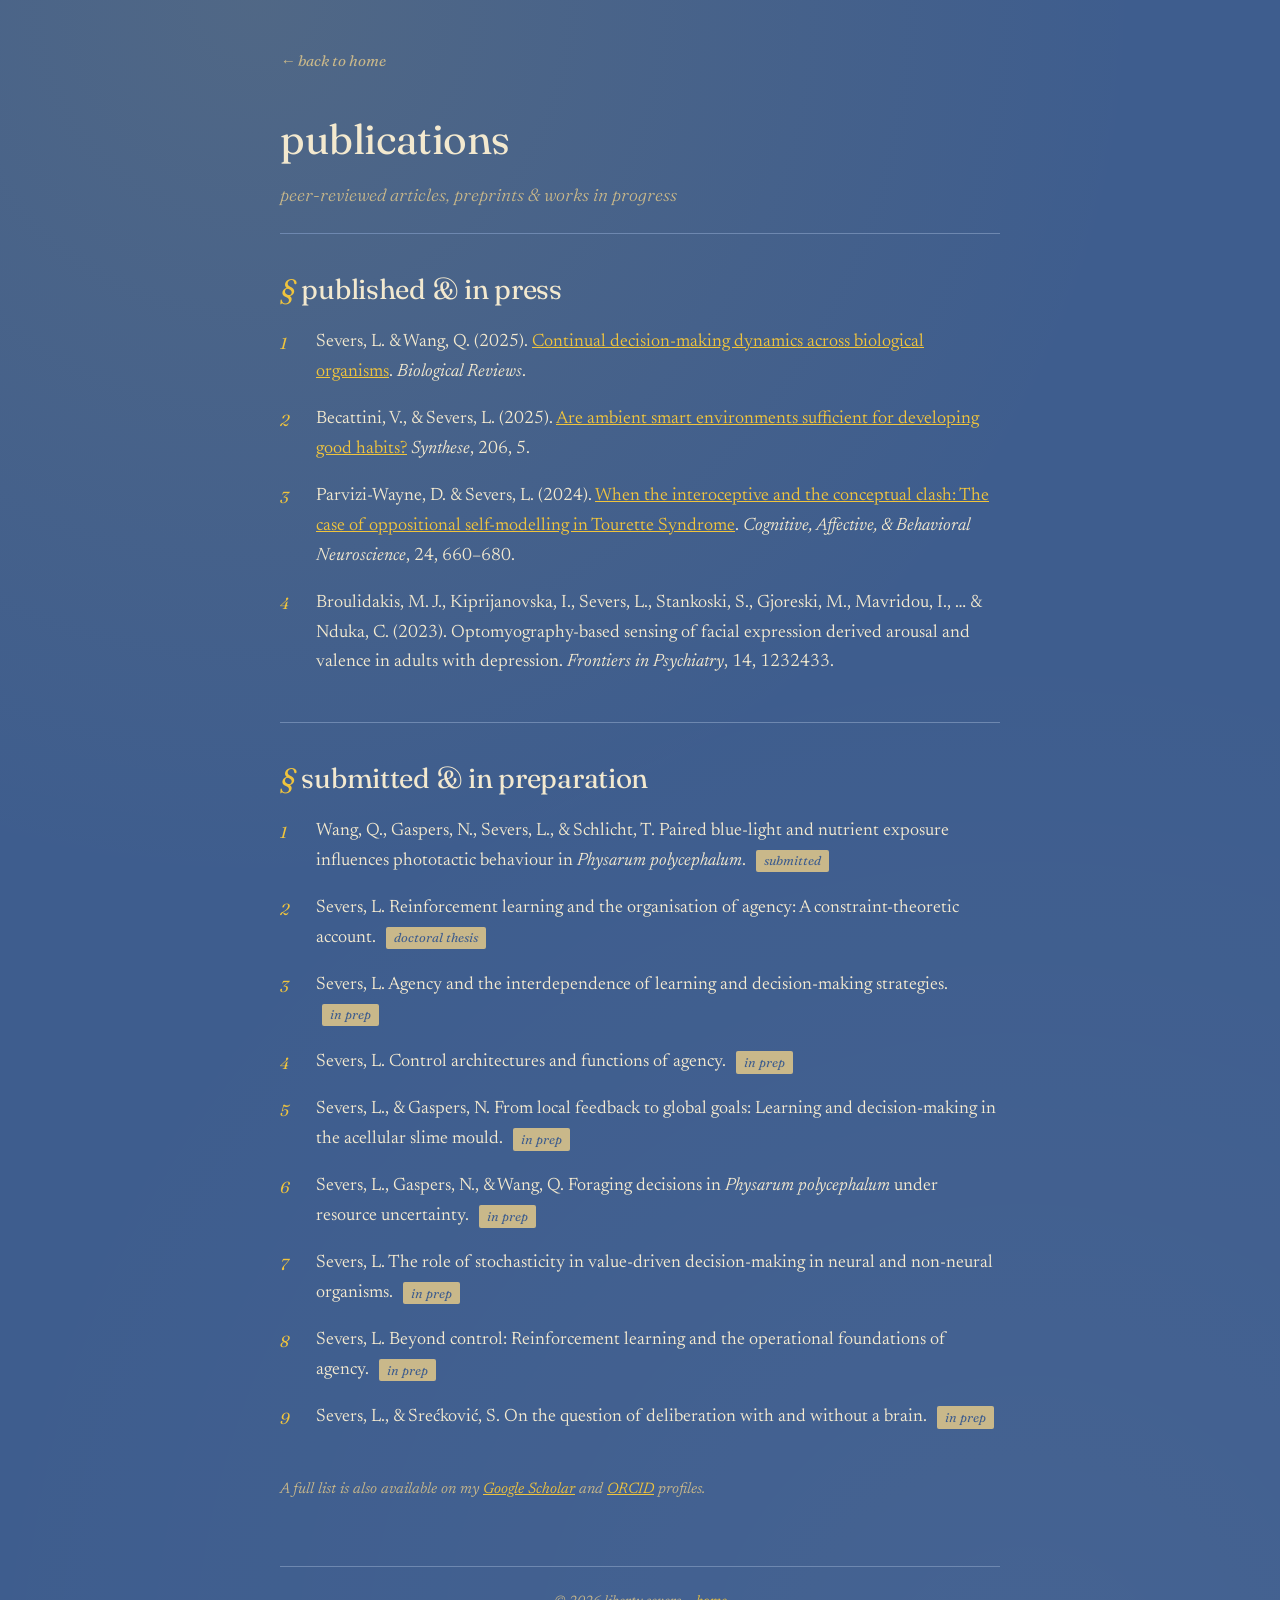
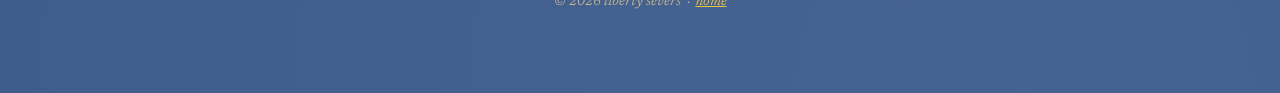
==== publications.html @ 53c40cba "Add files via upload" ====
<!DOCTYPE html>
<html lang="en">
<head>
  <meta charset="UTF-8" />
  <meta name="viewport" content="width=device-width, initial-scale=1" />
  <title>publications | liberty severs</title>
  <meta name="description" content="Publications, preprints, and works in progress by Liberty Severs." />

  <link rel="preconnect" href="https://fonts.googleapis.com">
  <link rel="preconnect" href="https://fonts.gstatic.com" crossorigin>
  <link href="https://fonts.googleapis.com/css2?family=Fraunces:ital,opsz,wght@0,9..144,300..700;1,9..144,300..700&family=Newsreader:ital,opsz,wght@0,6..72,300..600;1,6..72,300..600&display=swap" rel="stylesheet">
  <link rel="stylesheet" href="style.css">
</head>

<body>
  <div class="wrap">

    <a href="index.html" class="backlink">back to home</a>

    <h1 class="pagetitle">publications</h1>
    <div class="pagetitle-sub">peer-reviewed articles, preprints &amp; works in progress</div>

    <!-- ─────── PUBLISHED ─────── -->
    <section>
      <h2>published &amp; in press</h2>
      <ol class="pubs">
        <li>
          Severs, L. &amp; Wang, Q. (2025). <a href="https://onlinelibrary.wiley.com/doi/full/10.1002/brv.70115">Continual decision-making dynamics across biological organisms</a>. <em>Biological Reviews</em>.
        </li>
        <li>
          Becattini, V., &amp; Severs, L. (2025). <a href="https://link.springer.com/article/10.1007/s11229-025-05060-0">Are ambient smart environments sufficient for developing good habits?</a> <em>Synthese</em>, 206, 5.
        </li>
        <li>
          Parvizi-Wayne, D. &amp; Severs, L. (2024). <a href="https://link.springer.com/article/10.3758/s13415-024-01189-6">When the interoceptive and the conceptual clash: The case of oppositional self-modelling in Tourette Syndrome</a>. <em>Cognitive, Affective, &amp; Behavioral Neuroscience</em>, 24, 660–680.
        </li>
        <li>
          Broulidakis, M. J., Kiprijanovska, I., Severs, L., Stankoski, S., Gjoreski, M., Mavridou, I., … &amp; Nduka, C. (2023). Optomyography-based sensing of facial expression derived arousal and valence in adults with depression. <em>Frontiers in Psychiatry</em>, 14, 1232433.
        </li>
      </ol>
    </section>

    <hr />

    <!-- ─────── UNDER REVIEW / PREPRINT ─────── -->
    <section>
      <h2>submitted &amp; in preparation</h2>
      <ol class="pubs">
        <li>
          Wang, Q., Gaspers, N., Severs, L., &amp; Schlicht, T. Paired blue-light and nutrient exposure influences phototactic behaviour in <em>Physarum polycephalum</em>. <span class="pub-status">submitted</span>
        </li>
        <li>
          Severs, L. Reinforcement learning and the organisation of agency: A constraint-theoretic account. <span class="pub-status">doctoral thesis</span>
        </li>
        <li>
          Severs, L. Agency and the interdependence of learning and decision-making strategies. <span class="pub-status">in prep</span>
        </li>
        <li>
          Severs, L. Control architectures and functions of agency. <span class="pub-status">in prep</span>
        </li>
        <li>
          Severs, L., &amp; Gaspers, N. From local feedback to global goals: Learning and decision-making in the acellular slime mould. <span class="pub-status">in prep</span>
        </li>
        <li>
          Severs, L., Gaspers, N., &amp; Wang, Q. Foraging decisions in <em>Physarum polycephalum</em> under resource uncertainty. <span class="pub-status">in prep</span>
        </li>
        <li>
          Severs, L. The role of stochasticity in value-driven decision-making in neural and non-neural organisms. <span class="pub-status">in prep</span>
        </li>
        <li>
          Severs, L. Beyond control: Reinforcement learning and the operational foundations of agency. <span class="pub-status">in prep</span>
        </li>
        <li>
          Severs, L., &amp; Srećković, S. On the question of deliberation with and without a brain. <span class="pub-status">in prep</span>
        </li>
      </ol>
    </section>

    <p style="font-size:0.95rem; color:var(--ink-soft); font-style:italic;">
      A full list is also available on my <a href="https://scholar.google.com/citations?user=iL5Z-ScAAAAJ&amp;hl=en">Google Scholar</a> and <a href="https://orcid.org/0000-0001-7961-6526">ORCID</a> profiles.
    </p>

    <footer>
      © <span id="year"></span> liberty severs &nbsp;·&nbsp; <a href="index.html">home</a>
    </footer>
  </div>

  <script>
    document.getElementById("year").textContent = new Date().getFullYear();
  </script>
</body>
</html>
---- style.css ----
:root {
  /* Cornflower blue & marigold — vintage French postcard */
  --bg:         #3e5d8e;
  --bg-soft:    #4d6ea0;
  --ink:        #f3e9cf;
  --ink-soft:   #c9b88a;
  --rule:       #6e88b0;
  --accent:     #f0c43d;
  --accent-soft:#d4a832;
  --gold:       #e8b224;
  --serif-display: "Fraunces", Georgia, serif;
  --serif-body:    "Newsreader", Georgia, serif;
}

* { box-sizing: border-box; margin: 0; padding: 0; }

html { scroll-behavior: smooth; }

body {
  background: var(--bg);
  color: var(--ink);
  font-family: var(--serif-body);
  font-size: 18px;
  line-height: 1.65;
  font-weight: 380;
  -webkit-font-smoothing: antialiased;
  padding: 3rem 1.5rem 5rem;
  background-image:
    radial-gradient(circle at 20% 0%, rgba(240, 196, 61, 0.10), transparent 45%),
    radial-gradient(circle at 80% 100%, rgba(255, 255, 255, 0.04), transparent 55%);
}

.wrap {
  max-width: 720px;
  margin: 0 auto;
}

/* ── HEADER ─────────────────────────── */
header {
  display: grid;
  grid-template-columns: 140px 1fr;
  gap: 2rem;
  align-items: center;
  margin-bottom: 2.5rem;
}

.portrait {
  width: 140px;
  height: 140px;
  border-radius: 50%;
  overflow: hidden;
  background: var(--bg-soft);
  border: 1px solid var(--rule);
  display: flex;
  align-items: center;
  justify-content: center;
  font-family: var(--serif-display);
  font-style: italic;
  font-size: 3rem;
  color: var(--accent);
}
.portrait img {
  width: 100%; height: 100%; object-fit: cover; display: block;
}

.titleblock h1 {
  font-family: var(--serif-display);
  font-weight: 400;
  font-size: 2.4rem;
  line-height: 1.05;
  letter-spacing: -0.01em;
  margin-bottom: 0.35rem;
}
.titleblock h1 a {
  color: inherit; text-decoration: none;
  border-bottom: 1px solid transparent;
  transition: border-color .2s;
}
.titleblock h1 a:hover { border-bottom-color: var(--accent); }

.tagline {
  font-family: var(--serif-display);
  font-style: italic;
  font-weight: 300;
  font-size: 1.05rem;
  color: var(--ink-soft);
  margin-bottom: 0.6rem;
}

.meta {
  font-size: 0.95rem;
  color: var(--ink-soft);
}
.meta a {
  color: var(--accent);
  text-decoration: none;
  border-bottom: 1px dotted var(--accent-soft);
}
.meta a:hover { color: var(--ink); border-bottom-color: var(--ink); }
.meta .sep { color: var(--rule); margin: 0 0.5rem; }

/* ── SOCIAL ICONS ───────────────────── */
.socials {
  display: flex; flex-wrap: wrap; gap: 1rem;
  margin: 1.25rem 0 1.5rem;
}
.socials a {
  width: 28px; height: 28px;
  display: flex; align-items: center; justify-content: center;
  color: var(--ink-soft);
  transition: color .2s, transform .2s;
}
.socials a:hover { color: var(--accent); transform: translateY(-2px); }
.socials svg { width: 20px; height: 20px; }

/* ── NAV ────────────────────────────── */
nav.primary {
  padding: 0.85rem 0;
  border-top: 1px solid var(--rule);
  border-bottom: 1px solid var(--rule);
  margin-bottom: 2.5rem;
  font-family: var(--serif-display);
  font-size: 1rem;
  text-align: center;
}
nav.primary a {
  color: var(--ink);
  text-decoration: none;
  font-style: italic;
  font-weight: 400;
  padding: 0 0.4rem;
  transition: color .2s;
}
nav.primary a:hover { color: var(--accent); }
nav.primary a.active { color: var(--accent); border-bottom: 1px solid var(--accent); }
nav.primary .sep { color: var(--rule); margin: 0 0.3rem; }

/* ── SECTIONS ───────────────────────── */
section { margin-bottom: 2.75rem; }

h2 {
  font-family: var(--serif-display);
  font-weight: 400;
  font-size: 1.75rem;
  letter-spacing: -0.01em;
  margin-bottom: 1rem;
}
h2::before {
  content: "§ ";
  color: var(--accent);
  font-style: italic;
  font-weight: 400;
}

h3 {
  font-family: var(--serif-display);
  font-style: italic;
  font-weight: 400;
  font-size: 1.25rem;
  color: var(--ink-soft);
  margin: 1.75rem 0 0.75rem;
}

p { margin-bottom: 1rem; }

a { color: var(--accent); }
a:hover { color: var(--ink); }

strong { font-weight: 600; color: var(--ink); }
em { font-style: italic; }

hr {
  border: none;
  border-top: 1px solid var(--rule);
  margin: 2rem 0;
}

/* ── LISTS ──────────────────────────── */
ul { list-style: none; padding-left: 0; }
ul li {
  position: relative;
  padding-left: 1.25rem;
  margin-bottom: 0.65rem;
}
ul li::before {
  content: "›";
  position: absolute;
  left: 0;
  top: 0;
  color: var(--accent);
  font-weight: 600;
}
ul ul { margin-top: 0.5rem; }
ul ul li::before { content: "·"; }

/* publication list — numbered, no custom bullet */
ol.pubs {
  list-style: none;
  padding-left: 0;
  counter-reset: pub;
}
ol.pubs li {
  position: relative;
  padding-left: 2.25rem;
  margin-bottom: 1.1rem;
}
ol.pubs li::before {
  counter-increment: pub;
  content: counter(pub);
  position: absolute;
  left: 0;
  top: 0.1rem;
  font-family: var(--serif-display);
  font-style: italic;
  color: var(--accent);
  font-size: 1rem;
  min-width: 1.5rem;
}
.pub-status {
  display: inline-block;
  font-family: var(--serif-display);
  font-style: italic;
  font-size: 0.8rem;
  color: var(--bg);
  background: var(--ink-soft);
  padding: 0.05rem 0.5rem;
  border-radius: 2px;
  margin-left: 0.4rem;
  vertical-align: middle;
}

/* timeline list */
.timeline li {
  padding-left: 0;
}
.timeline li::before { content: none; }
.timeline .date {
  font-family: var(--serif-display);
  font-style: italic;
  font-weight: 500;
  color: var(--accent);
  display: inline-block;
  min-width: 5.5rem;
}

/* ── ANNOUNCEMENT ───────────────────── */
.announcement {
  background: var(--bg-soft);
  border-left: 3px solid var(--accent);
  padding: 1.2rem 1.4rem;
  margin-bottom: 1.5rem;
  font-size: 1rem;
}

/* ── BACK LINK ──────────────────────── */
.backlink {
  display: inline-block;
  margin-bottom: 2rem;
  font-family: var(--serif-display);
  font-style: italic;
  font-size: 0.95rem;
  color: var(--ink-soft);
  text-decoration: none;
}
.backlink:hover { color: var(--accent); }
.backlink::before { content: "← "; }

/* ── PAGE TITLE (sub-pages) ─────────── */
.pagetitle {
  font-family: var(--serif-display);
  font-weight: 400;
  font-size: 2.6rem;
  letter-spacing: -0.01em;
  margin-bottom: 0.4rem;
}
.pagetitle-sub {
  font-family: var(--serif-display);
  font-style: italic;
  font-weight: 300;
  font-size: 1.1rem;
  color: var(--ink-soft);
  margin-bottom: 2rem;
  padding-bottom: 1.5rem;
  border-bottom: 1px solid var(--rule);
}

/* ── FOOTER ─────────────────────────── */
footer {
  margin-top: 4rem;
  padding-top: 1.5rem;
  border-top: 1px solid var(--rule);
  text-align: center;
  font-size: 0.85rem;
  color: var(--ink-soft);
  font-style: italic;
}

/* ── MOBILE ─────────────────────────── */
@media (max-width: 600px) {
  body { padding: 2rem 1.25rem 4rem; font-size: 17px; }
  header {
    grid-template-columns: 1fr;
    text-align: center;
    gap: 1.25rem;
  }
  .portrait { margin: 0 auto; }
  .socials { justify-content: center; }
  .titleblock h1 { font-size: 2rem; }
  nav.primary { font-size: 0.95rem; }
  nav.primary a { display: inline-block; padding: 0.25rem 0.4rem; }
  .pagetitle { font-size: 2rem; }
}
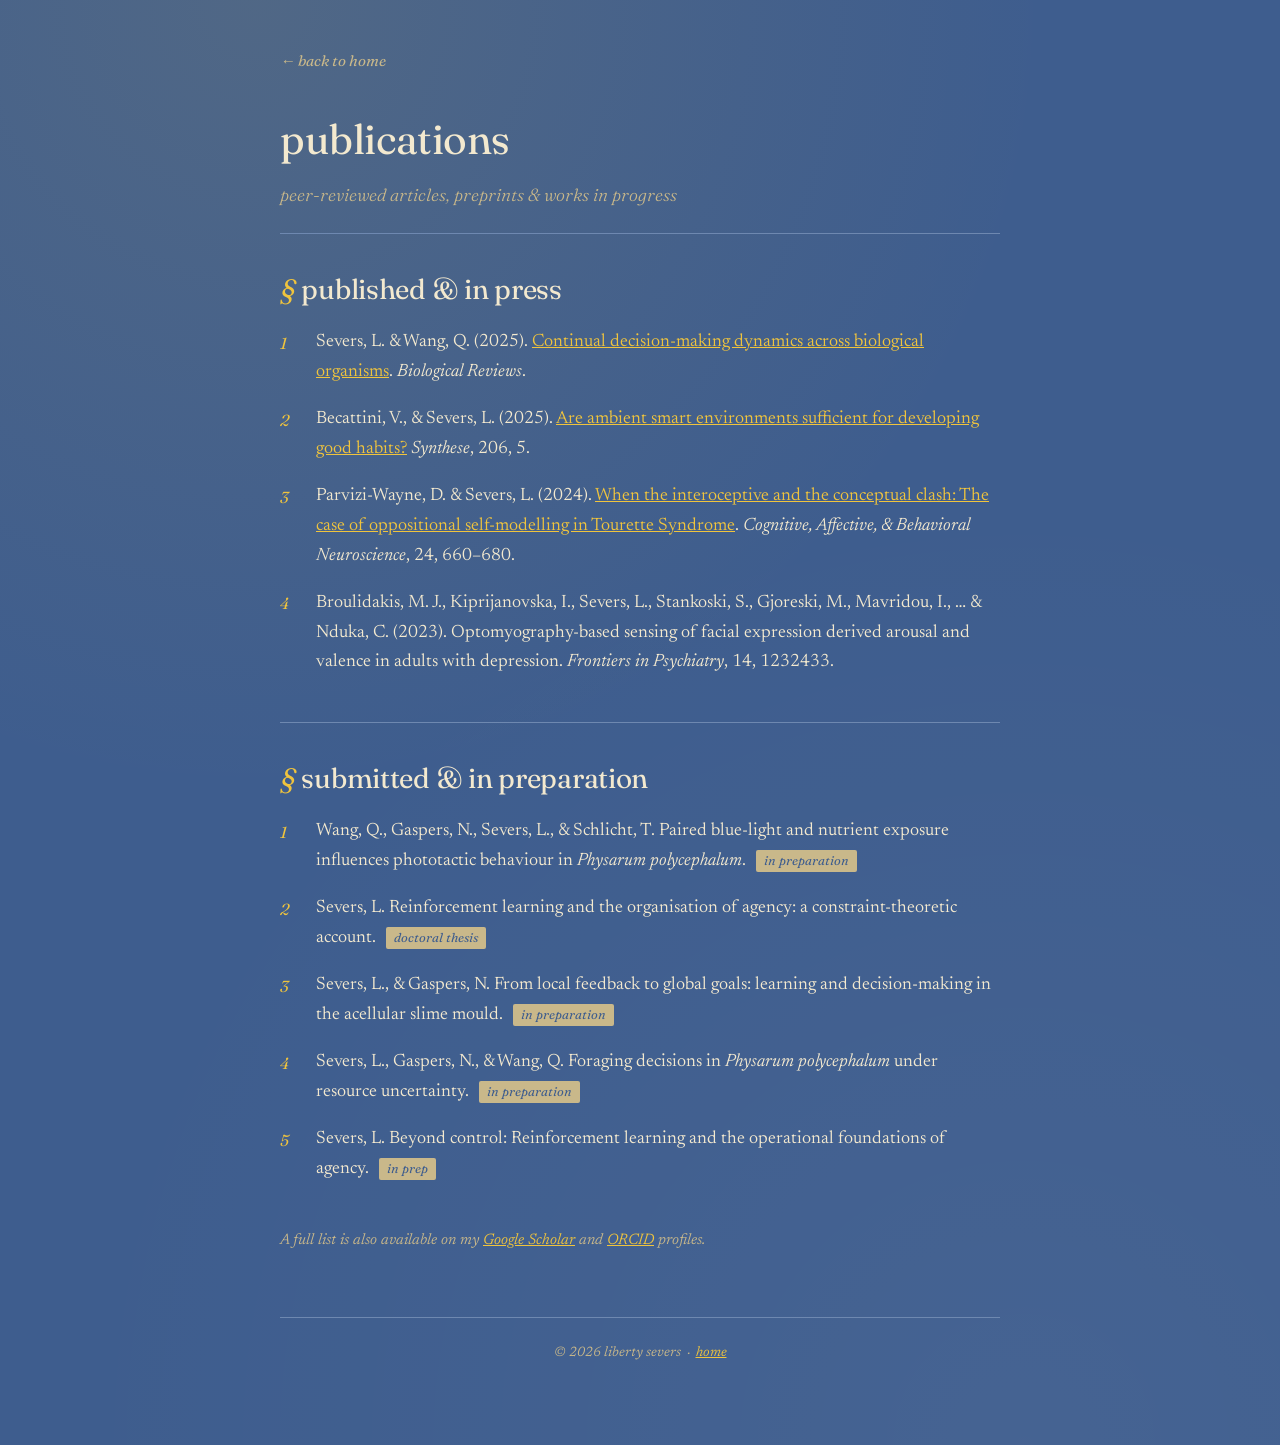
==== commit 32474928: "Update publications.html" ====
--- a/publications.html
+++ b/publications.html
@@ -46,31 +46,19 @@
       <h2>submitted &amp; in preparation</h2>
       <ol class="pubs">
         <li>
-          Wang, Q., Gaspers, N., Severs, L., &amp; Schlicht, T. Paired blue-light and nutrient exposure influences phototactic behaviour in <em>Physarum polycephalum</em>. <span class="pub-status">submitted</span>
+          Wang, Q., Gaspers, N., Severs, L., &amp; Schlicht, T. Paired blue-light and nutrient exposure influences phototactic behaviour in <em>Physarum polycephalum</em>. <span class="pub-status">in preparation</span>
         </li>
         <li>
-          Severs, L. Reinforcement learning and the organisation of agency: A constraint-theoretic account. <span class="pub-status">doctoral thesis</span>
+          Severs, L. Reinforcement learning and the organisation of agency: a constraint-theoretic account. <span class="pub-status">doctoral thesis</span>
         </li>
         <li>
-          Severs, L. Agency and the interdependence of learning and decision-making strategies. <span class="pub-status">in prep</span>
+          Severs, L., &amp; Gaspers, N. From local feedback to global goals: learning and decision-making in the acellular slime mould. <span class="pub-status">in preparation</span>
         </li>
         <li>
-          Severs, L. Control architectures and functions of agency. <span class="pub-status">in prep</span>
-        </li>
-        <li>
-          Severs, L., &amp; Gaspers, N. From local feedback to global goals: Learning and decision-making in the acellular slime mould. <span class="pub-status">in prep</span>
-        </li>
-        <li>
-          Severs, L., Gaspers, N., &amp; Wang, Q. Foraging decisions in <em>Physarum polycephalum</em> under resource uncertainty. <span class="pub-status">in prep</span>
-        </li>
-        <li>
-          Severs, L. The role of stochasticity in value-driven decision-making in neural and non-neural organisms. <span class="pub-status">in prep</span>
+          Severs, L., Gaspers, N., &amp; Wang, Q. Foraging decisions in <em>Physarum polycephalum</em> under resource uncertainty. <span class="pub-status">in preparation</span>
         </li>
         <li>
           Severs, L. Beyond control: Reinforcement learning and the operational foundations of agency. <span class="pub-status">in prep</span>
-        </li>
-        <li>
-          Severs, L., &amp; Srećković, S. On the question of deliberation with and without a brain. <span class="pub-status">in prep</span>
         </li>
       </ol>
     </section>
